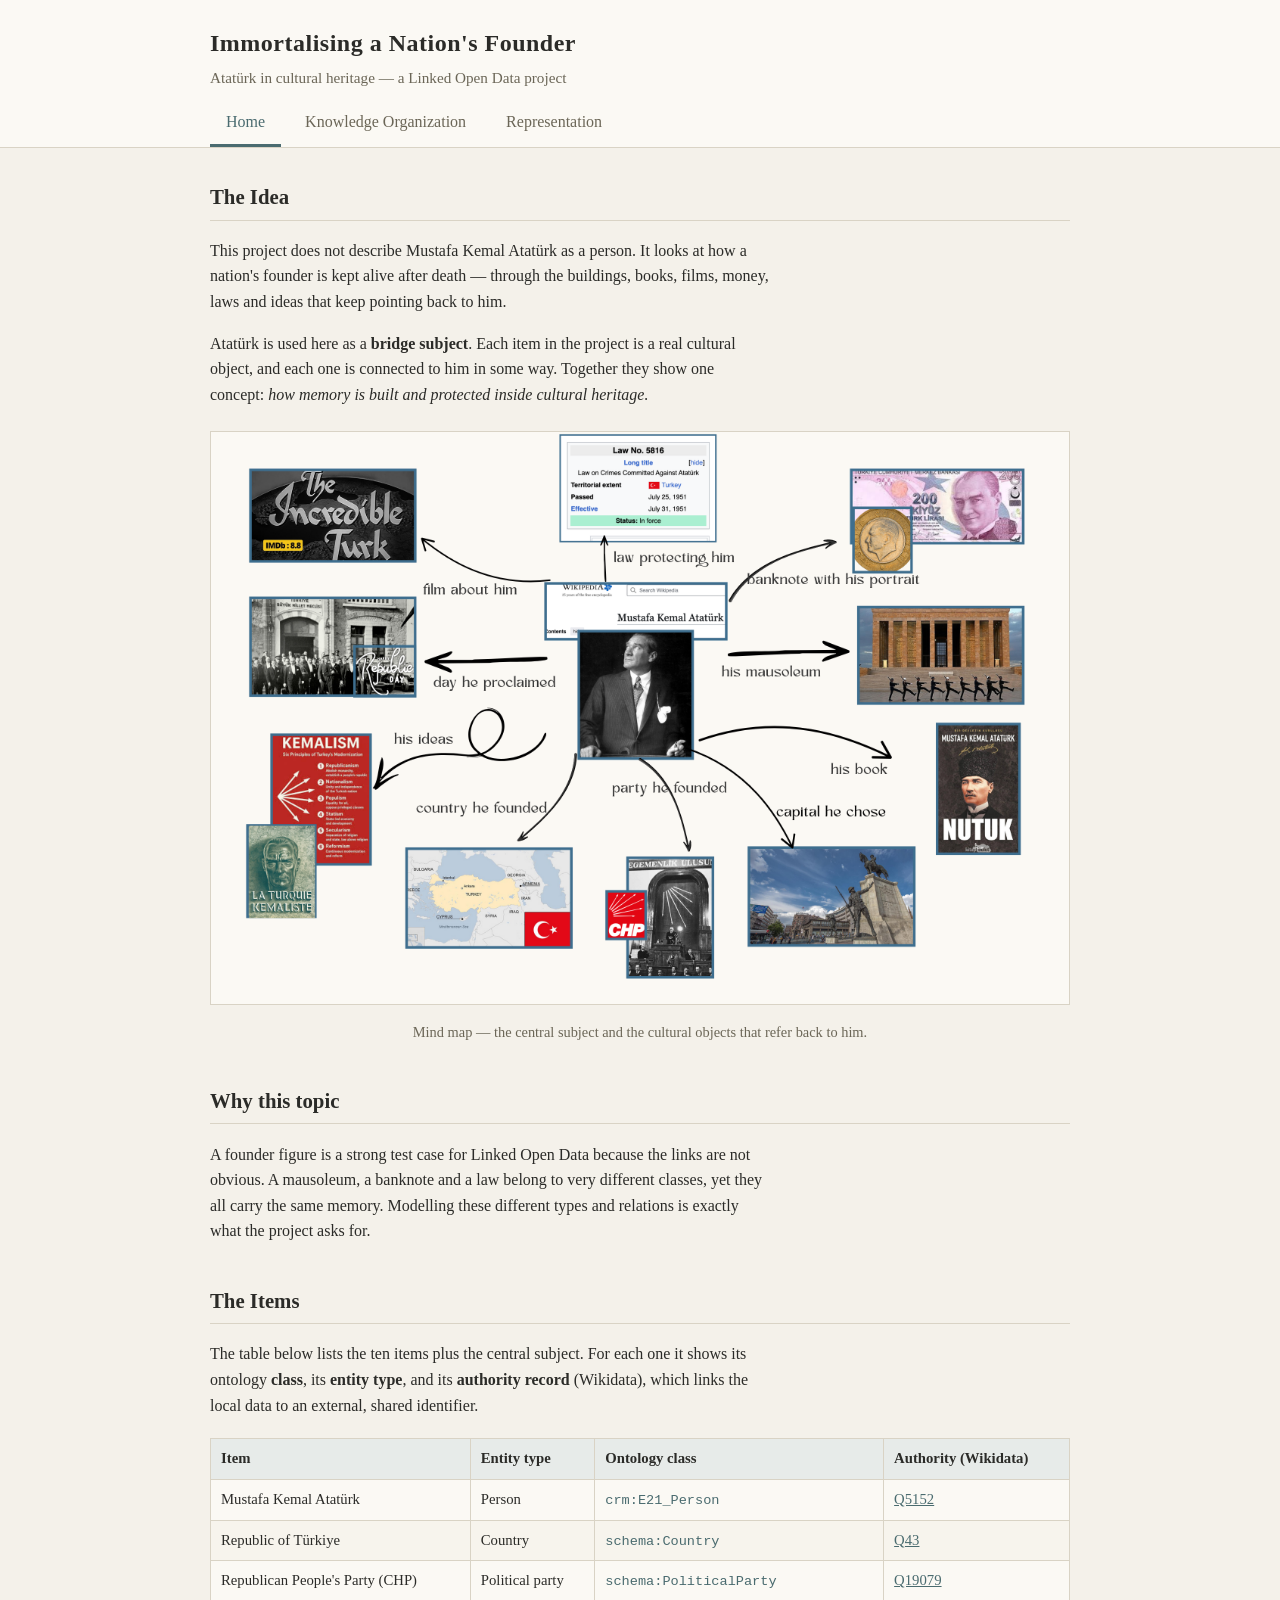
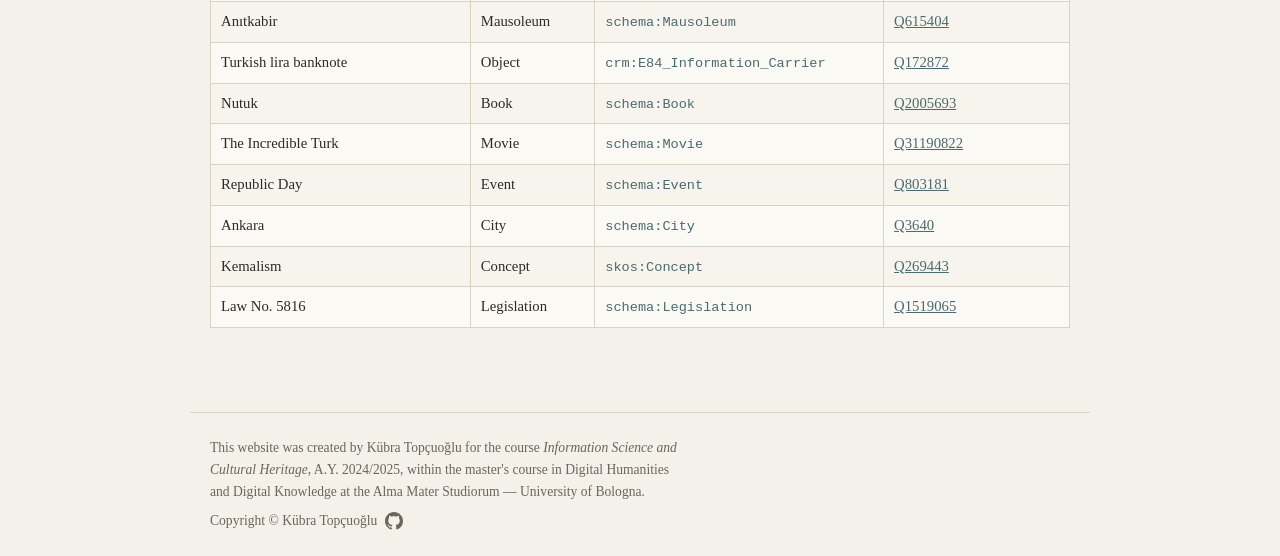
==== docs/index.html @ 89459b2e "Add attribution footer and publish LODLAM Atatürk project" ====
<!DOCTYPE html>
<html lang="en">
<head>
  <meta charset="UTF-8">
  <meta name="viewport" content="width=device-width, initial-scale=1.0">
  <title>Immortalising a Nation's Founder — Home</title>
  <link rel="stylesheet" href="css/style.css">
</head>
<body>
  <header>
    <div class="site-title">
      <h1>Immortalising a Nation's Founder</h1>
      <p>Atatürk in cultural heritage — a Linked Open Data project</p>
    </div>
    <nav>
      <a href="index.html" class="active">Home</a>
      <a href="knowledge-organization.html">Knowledge Organization</a>
      <a href="representation.html">Representation</a>
    </nav>
  </header>

  <main>
    <h2>The Idea</h2>
    <p>
      This project does not describe Mustafa Kemal Atatürk as a person. It looks
      at how a nation's founder is kept alive after death — through the buildings,
      books, films, money, laws and ideas that keep pointing back to him.
    </p>
    <p>
      Atatürk is used here as a <strong>bridge subject</strong>. Each item in the
      project is a real cultural object, and each one is connected to him in some
      way. Together they show one concept: <em>how memory is built and protected
      inside cultural heritage.</em>
    </p>

    <figure>
      <img src="assets/mindmap.png" alt="Mind map placing Atatürk at the centre with connected cultural objects">
      <figcaption>Mind map — the central subject and the cultural objects that refer back to him.</figcaption>
    </figure>

    <h2>Why this topic</h2>
    <p>
      A founder figure is a strong test case for Linked Open Data because the
      links are not obvious. A mausoleum, a banknote and a law belong to very
      different classes, yet they all carry the same memory. Modelling these
      different types and relations is exactly what the project asks for.
    </p>

    <h2>The Items</h2>
    <p>
      The table below lists the ten items plus the central subject. For each one
      it shows its ontology <strong>class</strong>, its <strong>entity type</strong>,
      and its <strong>authority record</strong> (Wikidata), which links the local
      data to an external, shared identifier.
    </p>

    <table>
      <thead>
        <tr>
          <th>Item</th>
          <th>Entity type</th>
          <th>Ontology class</th>
          <th>Authority (Wikidata)</th>
        </tr>
      </thead>
      <tbody>
        <tr>
          <td>Mustafa Kemal Atatürk</td>
          <td>Person</td>
          <td><code>crm:E21_Person</code></td>
          <td><a href="https://www.wikidata.org/wiki/Q5152">Q5152</a></td>
        </tr>
        <tr>
          <td>Republic of Türkiye</td>
          <td>Country</td>
          <td><code>schema:Country</code></td>
          <td><a href="https://www.wikidata.org/wiki/Q43">Q43</a></td>
        </tr>
        <tr>
          <td>Republican People's Party (CHP)</td>
          <td>Political party</td>
          <td><code>schema:PoliticalParty</code></td>
          <td><a href="https://www.wikidata.org/wiki/Q19079">Q19079</a></td>
        </tr>
        <tr>
          <td>Anıtkabir</td>
          <td>Mausoleum</td>
          <td><code>schema:Mausoleum</code></td>
          <td><a href="https://www.wikidata.org/wiki/Q615404">Q615404</a></td>
        </tr>
        <tr>
          <td>Turkish lira banknote</td>
          <td>Object</td>
          <td><code>crm:E84_Information_Carrier</code></td>
          <td><a href="https://www.wikidata.org/wiki/Q172872">Q172872</a></td>
        </tr>
        <tr>
          <td>Nutuk</td>
          <td>Book</td>
          <td><code>schema:Book</code></td>
          <td><a href="https://www.wikidata.org/wiki/Q2005693">Q2005693</a></td>
        </tr>
        <tr>
          <td>The Incredible Turk</td>
          <td>Movie</td>
          <td><code>schema:Movie</code></td>
          <td><a href="https://www.wikidata.org/wiki/Q31190822">Q31190822</a></td>
        </tr>
        <tr>
          <td>Republic Day</td>
          <td>Event</td>
          <td><code>schema:Event</code></td>
          <td><a href="https://www.wikidata.org/wiki/Q803181">Q803181</a></td>
        </tr>
        <tr>
          <td>Ankara</td>
          <td>City</td>
          <td><code>schema:City</code></td>
          <td><a href="https://www.wikidata.org/wiki/Q3640">Q3640</a></td>
        </tr>
        <tr>
          <td>Kemalism</td>
          <td>Concept</td>
          <td><code>skos:Concept</code></td>
          <td><a href="https://www.wikidata.org/wiki/Q269443">Q269443</a></td>
        </tr>
        <tr>
          <td>Law No. 5816</td>
          <td>Legislation</td>
          <td><code>schema:Legislation</code></td>
          <td><a href="https://www.wikidata.org/wiki/Q1519065">Q1519065</a></td>
        </tr>
      </tbody>
    </table>
  </main>

  <footer>
    <p>
      This website was created by Kübra Topçuoğlu for the course
      <em>Information Science and Cultural Heritage</em>, A.Y. 2024/2025,
      within the master's course in Digital Humanities and Digital Knowledge
      at the Alma Mater Studiorum — University of Bologna.
    </p>
    <p class="copyright">
      Copyright © Kübra Topçuoğlu
      <a class="gh" href="https://github.com/Kubrato" aria-label="GitHub" title="GitHub" target="_blank" rel="noopener">
        <svg viewBox="0 0 16 16" width="18" height="18" aria-hidden="true">
          <path fill="currentColor" d="M8 0C3.58 0 0 3.58 0 8c0 3.54 2.29 6.53 5.47 7.59.4.07.55-.17.55-.38 0-.19-.01-.82-.01-1.49-2.01.37-2.53-.49-2.69-.94-.09-.23-.48-.94-.82-1.13-.28-.15-.68-.52-.01-.53.63-.01 1.08.58 1.23.82.72 1.21 1.87.87 2.33.66.07-.52.28-.87.51-1.07-1.78-.2-3.64-.89-3.64-3.95 0-.87.31-1.59.82-2.15-.08-.2-.36-1.02.08-2.12 0 0 .67-.21 2.2.82.64-.18 1.32-.27 2-.27.68 0 1.36.09 2 .27 1.53-1.04 2.2-.82 2.2-.82.44 1.1.16 1.92.08 2.12.51.56.82 1.27.82 2.15 0 3.07-1.87 3.75-3.65 3.95.29.25.54.73.54 1.48 0 1.07-.01 1.93-.01 2.2 0 .21.15.46.55.38A8.013 8.013 0 0 0 16 8c0-4.42-3.58-8-8-8z"/>
        </svg>
      </a>
    </p>
  </footer>
</body>
</html>
---- docs/css/style.css ----
/* Immortalising a Nation's Founder — Atatürk in Cultural Heritage
   Neutral academic / archival palette (no red). */

:root {
  --paper: #f4f1ea;
  --card: #fbf9f4;
  --ink: #2b2b28;
  --muted: #6b6657;
  --line: #d9d3c5;
  --accent: #4a6b6f;   /* muted teal */
  --accent-soft: #e7ebe9;
}

* { box-sizing: border-box; }

body {
  margin: 0;
  font-family: Georgia, "Times New Roman", serif;
  color: var(--ink);
  background: var(--paper);
  line-height: 1.6;
}

/* Header + navigation */
header {
  background: var(--card);
  border-bottom: 1px solid var(--line);
}

.site-title {
  max-width: 900px;
  margin: 0 auto;
  padding: 24px 20px 8px;
}

.site-title h1 {
  margin: 0;
  font-size: 1.5rem;
  letter-spacing: 0.5px;
}

.site-title p {
  margin: 4px 0 0;
  color: var(--muted);
  font-size: 0.95rem;
}

nav {
  max-width: 900px;
  margin: 0 auto;
  padding: 0 20px;
  display: flex;
  gap: 8px;
}

nav a {
  display: inline-block;
  padding: 10px 16px;
  text-decoration: none;
  color: var(--muted);
  border-bottom: 3px solid transparent;
}

nav a:hover { color: var(--ink); }

nav a.active {
  color: var(--accent);
  border-bottom-color: var(--accent);
}

/* Main content */
main {
  max-width: 900px;
  margin: 0 auto;
  padding: 32px 20px 64px;
}

h2 {
  font-size: 1.3rem;
  margin-top: 40px;
  border-bottom: 1px solid var(--line);
  padding-bottom: 6px;
}

h2:first-of-type { margin-top: 0; }

p { max-width: 70ch; }

a { color: var(--accent); }

/* Figures */
figure {
  margin: 24px 0;
  text-align: center;
}

figure img {
  max-width: 100%;
  height: auto;
  border: 1px solid var(--line);
  background: var(--card);
}

figcaption {
  color: var(--muted);
  font-size: 0.9rem;
  margin-top: 8px;
}

/* Table */
table {
  border-collapse: collapse;
  width: 100%;
  margin: 20px 0;
  font-size: 0.92rem;
  background: var(--card);
}

th, td {
  border: 1px solid var(--line);
  padding: 8px 10px;
  text-align: left;
  vertical-align: top;
}

th {
  background: var(--accent-soft);
  color: var(--ink);
}

tr:nth-child(even) td { background: #f7f4ed; }

code {
  font-family: "Courier New", monospace;
  font-size: 0.85rem;
  color: var(--accent);
}

footer {
  max-width: 900px;
  margin: 0 auto;
  padding: 24px 20px;
  border-top: 1px solid var(--line);
  color: var(--muted);
  font-size: 0.85rem;
}

footer p { max-width: 70ch; margin: 0 0 8px; }

footer .copyright {
  display: flex;
  align-items: center;
  gap: 8px;
  margin: 0;
}

footer .gh {
  display: inline-flex;
  color: var(--muted);
}

footer .gh:hover { color: var(--accent); }
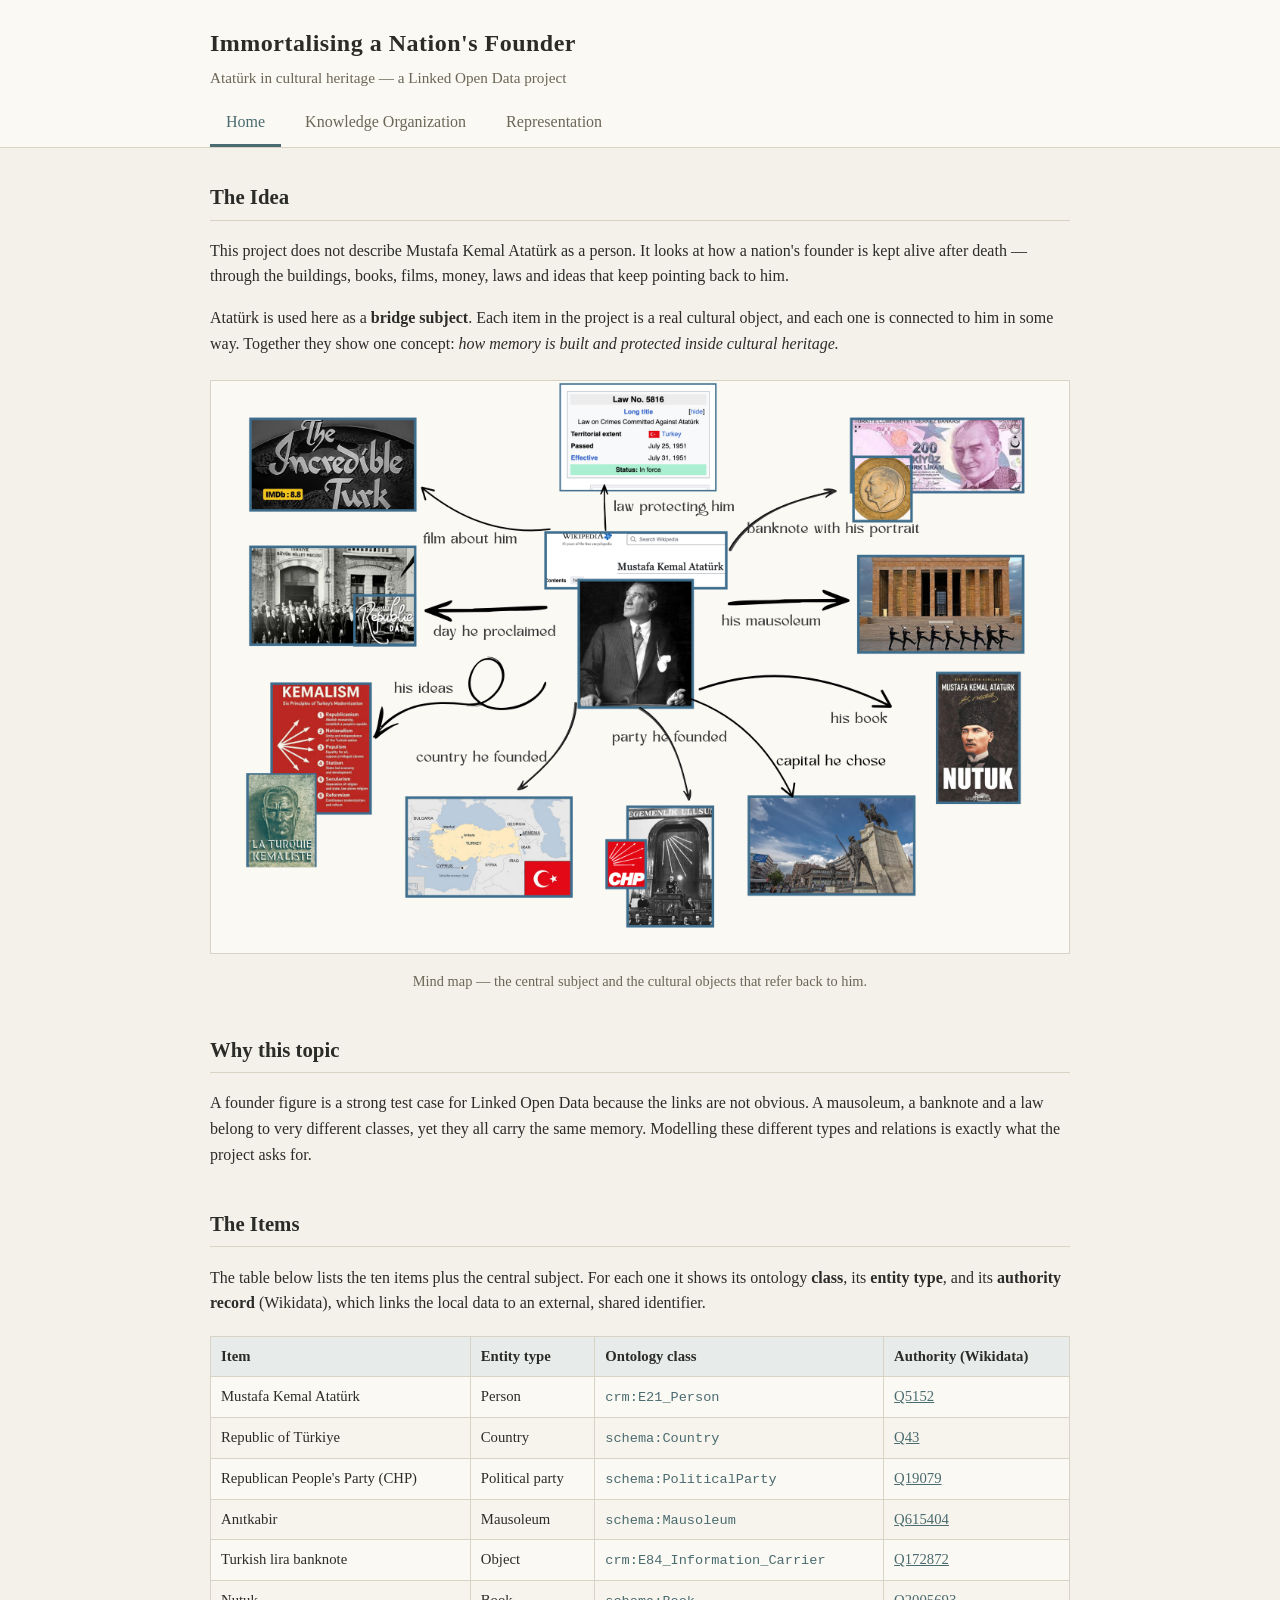
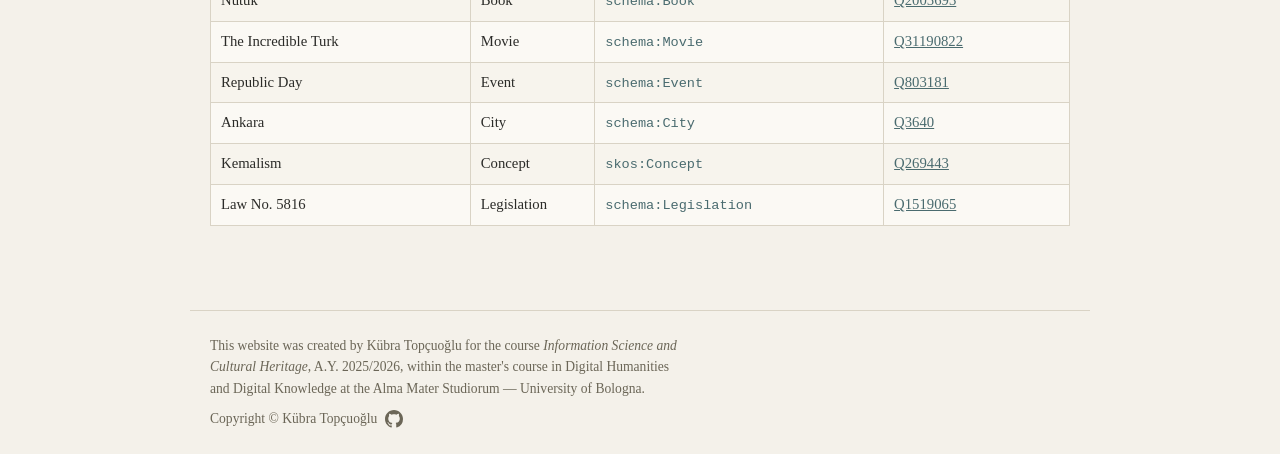
==== commit 346c167d: "changes" ====
--- a/docs/index.html
+++ b/docs/index.html
@@ -137,7 +137,7 @@
   <footer>
     <p>
       This website was created by Kübra Topçuoğlu for the course
-      <em>Information Science and Cultural Heritage</em>, A.Y. 2024/2025,
+      <em>Information Science and Cultural Heritage</em>, A.Y. 2025/2026,
       within the master's course in Digital Humanities and Digital Knowledge
       at the Alma Mater Studiorum — University of Bologna.
     </p>
--- a/docs/css/style.css
+++ b/docs/css/style.css
@@ -84,7 +84,7 @@
 
 h2:first-of-type { margin-top: 0; }
 
-p { max-width: 70ch; }
+p { max-width: none; }
 
 a { color: var(--accent); }
 
@@ -136,6 +136,138 @@
   color: var(--accent);
 }
 
+/* Code blocks (serialized graph / snippets) — dark, syntax-highlighted */
+pre {
+  background: #0d1117;
+  border: 1px solid #0d1117;
+  border-radius: 4px;
+  padding: 14px 16px;
+  overflow-x: auto;
+  font-size: 0.82rem;
+  line-height: 1.45;
+  max-height: 420px;
+}
+
+pre code {
+  font-family: "Courier New", monospace;
+  color: #c9d1d9;
+}
+
+/* let the highlight.js theme paint the text colors, not the box */
+pre code.hljs {
+  background: transparent;
+  padding: 0;
+}
+
+/* Download / view-file links */
+.files {
+  list-style: none;
+  padding: 0;
+  margin: 16px 0;
+}
+
+.files li { margin: 6px 0; }
+
+.files a {
+  display: inline-block;
+  padding: 8px 14px;
+  border: 1px solid var(--line);
+  border-radius: 4px;
+  background: var(--card);
+  text-decoration: none;
+  color: var(--accent);
+}
+
+.files a:hover { background: var(--accent-soft); }
+
+.files .what {
+  color: var(--muted);
+  font-size: 0.9rem;
+  margin-left: 8px;
+}
+
+/* Numbered pipeline steps */
+.pipeline {
+  margin: 16px 0;
+  padding-left: 20px;
+}
+
+.pipeline li { margin: 6px 0; }
+
+/* Collapsible code blocks */
+details.code {
+  margin: 12px 0 24px;
+  border: 1px solid var(--line);
+  border-radius: 4px;
+  background: var(--card);
+}
+
+details.code summary {
+  cursor: pointer;
+  padding: 10px 14px;
+  color: var(--accent);
+  font-size: 0.9rem;
+  user-select: none;
+  display: flex;
+  align-items: center;
+  gap: 10px;
+}
+
+details.code summary:hover { color: var(--ink); }
+
+/* GitHub link to the source file, shown inside the summary bar */
+.gh-file {
+  margin-left: auto;
+  display: inline-flex;
+  align-items: center;
+  gap: 5px;
+  color: var(--muted);
+  text-decoration: none;
+  font-size: 0.85rem;
+}
+
+.gh-file:hover { color: var(--accent); text-decoration: underline; }
+
+details.code pre {
+  margin: 0;
+  border: none;
+  border-top: 1px solid var(--line);
+  border-radius: 0 0 4px 4px;
+}
+
+/* Zoomable images — click to enlarge in place, click again to shrink */
+.zoom-wrap {
+  position: relative;
+  display: inline-block;
+  line-height: 0;          /* avoid extra space under the image */
+}
+
+img.zoomable {
+  cursor: zoom-in;
+  transition: transform 0.2s ease;
+}
+
+img.zoomable.zoomed {
+  transform: scale(1.7);
+  cursor: zoom-out;
+  position: relative;
+  z-index: 5;              /* sit above surrounding content while enlarged */
+}
+
+/* Small magnifying-glass icon so people see the image can be zoomed. */
+.zoom-badge {
+  position: absolute;
+  top: 8px;
+  right: 8px;
+  padding: 2px 6px;
+  font-size: 0.9rem;
+  line-height: 1.2;
+  background: var(--card);
+  border: 1px solid var(--line);
+  border-radius: 4px;
+  pointer-events: none;    /* never blocks the mouse */
+}
+
 footer {
   max-width: 900px;
   margin: 0 auto;
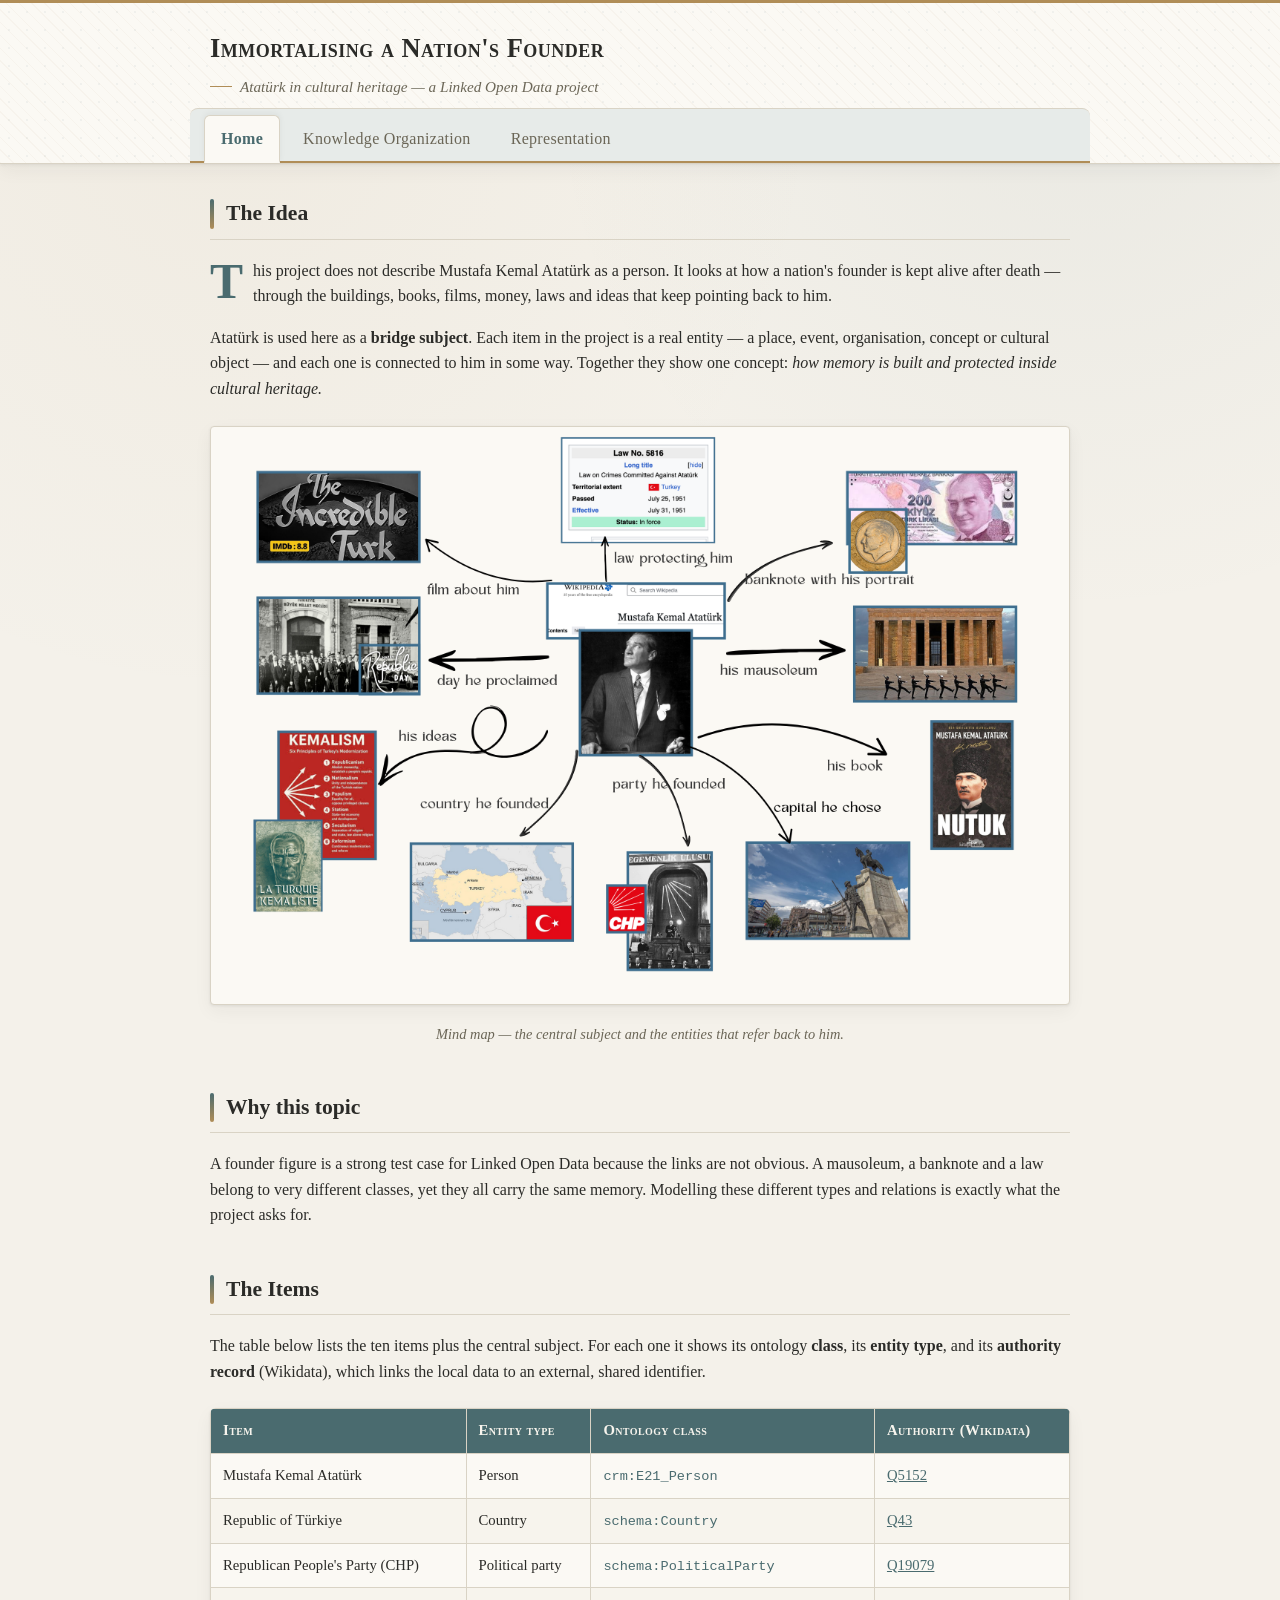
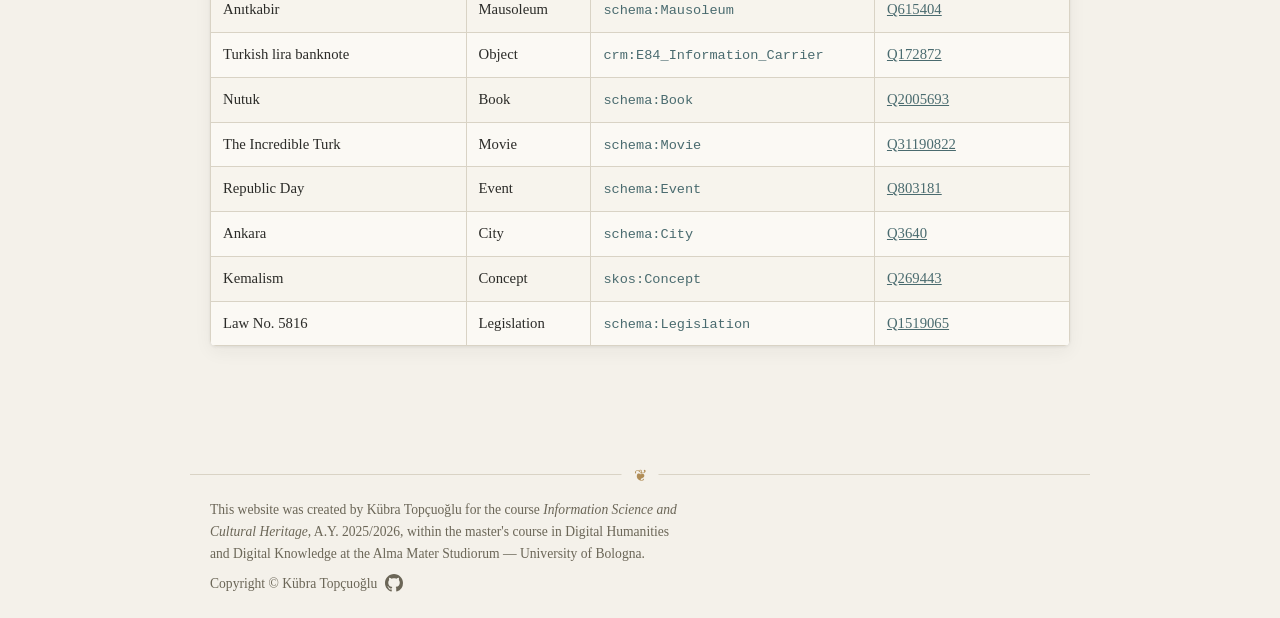
==== commit 2a07bb74: "stlyle" ====
--- a/docs/index.html
+++ b/docs/index.html
@@ -28,14 +28,15 @@
     </p>
     <p>
       Atatürk is used here as a <strong>bridge subject</strong>. Each item in the
-      project is a real cultural object, and each one is connected to him in some
+      project is a real entity — a place, event, organisation, concept or
+      cultural object — and each one is connected to him in some
       way. Together they show one concept: <em>how memory is built and protected
       inside cultural heritage.</em>
     </p>
 
     <figure>
-      <img src="assets/mindmap.png" alt="Mind map placing Atatürk at the centre with connected cultural objects">
-      <figcaption>Mind map — the central subject and the cultural objects that refer back to him.</figcaption>
+      <img src="assets/mindmap.png" alt="Mind map placing Atatürk at the centre with connected entities">
+      <figcaption>Mind map — the central subject and the entities that refer back to him.</figcaption>
     </figure>
 
     <h2>Why this topic</h2>
--- a/docs/css/style.css
+++ b/docs/css/style.css
@@ -9,6 +9,8 @@
   --line: #d9d3c5;
   --accent: #4a6b6f;   /* muted teal */
   --accent-soft: #e7ebe9;
+  --gold: #b08d57;     /* muted archival gold, used only as a thin accent */
+  --shadow: 0 1px 3px rgba(43, 43, 40, 0.08), 0 6px 18px rgba(43, 43, 40, 0.05);
 }
 
 * { box-sizing: border-box; }
@@ -17,14 +19,30 @@
   margin: 0;
   font-family: Georgia, "Times New Roman", serif;
   color: var(--ink);
-  background: var(--paper);
+  /* soft "aged paper" wash so the background is not a flat colour */
+  background:
+    radial-gradient(circle at 18% 12%, rgba(176, 141, 87, 0.06), transparent 45%),
+    radial-gradient(circle at 85% 8%, rgba(74, 107, 111, 0.06), transparent 40%),
+    var(--paper);
+  background-attachment: fixed;
   line-height: 1.6;
 }
 
 /* Header + navigation */
 header {
-  background: var(--card);
+  /* faint archival pattern: fine diagonal hatch over a soft dotted grid */
+  background-color: var(--card);
+  background-image:
+    repeating-linear-gradient(45deg,
+      rgba(176, 141, 87, 0.05) 0, rgba(176, 141, 87, 0.05) 1px,
+      transparent 1px, transparent 9px),
+    radial-gradient(rgba(74, 107, 111, 0.06) 1px, transparent 1px);
+  background-size: auto, 18px 18px;
   border-bottom: 1px solid var(--line);
+  /* thin gold + teal accent ribbon along the very top of the page */
+  border-top: 3px solid var(--gold);
+  box-shadow: var(--shadow);
+  position: relative;
 }
 
 .site-title {
@@ -35,37 +53,69 @@
 
 .site-title h1 {
   margin: 0;
-  font-size: 1.5rem;
+  font-size: 1.65rem;
   letter-spacing: 0.5px;
+  font-variant: small-caps;   /* classic title-page feel */
 }
 
 .site-title p {
-  margin: 4px 0 0;
+  margin: 6px 0 0;
   color: var(--muted);
   font-size: 0.95rem;
+  font-style: italic;
+  /* small ornamental rule before the subtitle */
+  padding-left: 30px;
+  position: relative;
+}
+
+.site-title p::before {
+  content: "";
+  position: absolute;
+  left: 0;
+  top: 0.7em;
+  width: 22px;
+  height: 1px;
+  background: var(--gold);
 }
 
 nav {
   max-width: 900px;
   margin: 0 auto;
-  padding: 0 20px;
+  padding: 6px 14px 0;
   display: flex;
-  gap: 8px;
+  gap: 6px;
+  /* distinct coloured band for the whole nav bar */
+  background: var(--accent-soft);
+  border-top: 1px solid var(--line);
+  border-bottom: 2px solid var(--gold);
+  border-radius: 8px 8px 0 0;
 }
 
 nav a {
   display: inline-block;
   padding: 10px 16px;
+  margin-bottom: -2px;            /* let the active tab sit on the gold rule */
   text-decoration: none;
   color: var(--muted);
-  border-bottom: 3px solid transparent;
-}
-
-nav a:hover { color: var(--ink); }
+  letter-spacing: 0.3px;
+  border: 1px solid transparent;
+  border-bottom: none;
+  border-radius: 6px 6px 0 0;
+  transition: color 0.2s ease, background 0.2s ease, box-shadow 0.2s ease;
+}
+
+nav a:hover {
+  color: var(--ink);
+  background: var(--card);
+}
 
 nav a.active {
   color: var(--accent);
-  border-bottom-color: var(--accent);
+  background: var(--card);
+  border-color: var(--line);
+  border-bottom: 2px solid var(--card);   /* lifts the tab above the gold rule */
+  font-weight: bold;
+  box-shadow: 0 -2px 6px rgba(43, 43, 40, 0.05);
 }
 
 /* Main content */
@@ -76,17 +126,46 @@
 }
 
 h2 {
-  font-size: 1.3rem;
-  margin-top: 40px;
+  font-size: 1.35rem;
+  margin-top: 44px;
+  padding-bottom: 8px;
+  padding-left: 16px;
+  position: relative;
   border-bottom: 1px solid var(--line);
-  padding-bottom: 6px;
+}
+
+/* small decorative marker before every section heading */
+h2::before {
+  content: "";
+  position: absolute;
+  left: 0;
+  top: 0.15em;
+  bottom: 10px;
+  width: 4px;
+  border-radius: 2px;
+  background: linear-gradient(var(--accent), var(--gold));
 }
 
 h2:first-of-type { margin-top: 0; }
 
 p { max-width: none; }
 
-a { color: var(--accent); }
+/* drop cap on the opening paragraph of the page for a printed-book feel */
+main > p:first-of-type::first-letter {
+  float: left;
+  font-size: 3.1rem;
+  line-height: 0.8;
+  padding: 4px 10px 0 0;
+  color: var(--accent);
+  font-weight: bold;
+}
+
+a {
+  color: var(--accent);
+  transition: color 0.2s ease;
+}
+
+a:hover { color: var(--gold); }
 
 /* Figures */
 figure {
@@ -99,36 +178,51 @@
   height: auto;
   border: 1px solid var(--line);
   background: var(--card);
+  border-radius: 4px;
+  padding: 8px;
+  box-shadow: var(--shadow);
 }
 
 figcaption {
   color: var(--muted);
   font-size: 0.9rem;
-  margin-top: 8px;
+  font-style: italic;
+  margin-top: 10px;
 }
 
 /* Table */
 table {
   border-collapse: collapse;
   width: 100%;
-  margin: 20px 0;
+  margin: 24px 0;
   font-size: 0.92rem;
   background: var(--card);
+  border-radius: 6px;
+  overflow: hidden;          /* keeps rounded corners over the header row */
+  box-shadow: var(--shadow);
 }
 
 th, td {
   border: 1px solid var(--line);
-  padding: 8px 10px;
+  padding: 10px 12px;
   text-align: left;
   vertical-align: top;
 }
 
 th {
-  background: var(--accent-soft);
-  color: var(--ink);
+  background: var(--accent);
+  color: #f7f4ed;
+  font-variant: small-caps;
+  letter-spacing: 0.4px;
 }
 
 tr:nth-child(even) td { background: #f7f4ed; }
+
+tbody tr {
+  transition: background 0.15s ease;
+}
+
+tbody tr:hover td { background: var(--accent-soft); }
 
 code {
   font-family: "Courier New", monospace;
@@ -169,16 +263,24 @@
 .files li { margin: 6px 0; }
 
 .files a {
-  display: inline-block;
+  display: inline-flex;
+  align-items: center;
+  gap: 6px;
   padding: 8px 14px;
   border: 1px solid var(--line);
   border-radius: 4px;
   background: var(--card);
   text-decoration: none;
   color: var(--accent);
-}
-
-.files a:hover { background: var(--accent-soft); }
+  box-shadow: var(--shadow);
+  transition: background 0.2s ease, transform 0.2s ease, border-color 0.2s ease;
+}
+
+.files a:hover {
+  background: var(--accent-soft);
+  border-color: var(--accent);
+  transform: translateY(-1px);
+}
 
 .files .what {
   color: var(--muted);
@@ -198,8 +300,10 @@
 details.code {
   margin: 12px 0 24px;
   border: 1px solid var(--line);
-  border-radius: 4px;
-  background: var(--card);
+  border-radius: 6px;
+  background: var(--card);
+  box-shadow: var(--shadow);
+  overflow: hidden;
 }
 
 details.code summary {
@@ -270,11 +374,25 @@
 
 footer {
   max-width: 900px;
-  margin: 0 auto;
+  margin: 40px auto 0;
   padding: 24px 20px;
   border-top: 1px solid var(--line);
   color: var(--muted);
   font-size: 0.85rem;
+  position: relative;
+}
+
+/* small centred ornament above the footer text */
+footer::before {
+  content: "❦";
+  position: absolute;
+  top: -0.75em;
+  left: 50%;
+  transform: translateX(-50%);
+  background: var(--paper);
+  padding: 0 12px;
+  color: var(--gold);
+  font-size: 1rem;
 }
 
 footer p { max-width: 70ch; margin: 0 0 8px; }
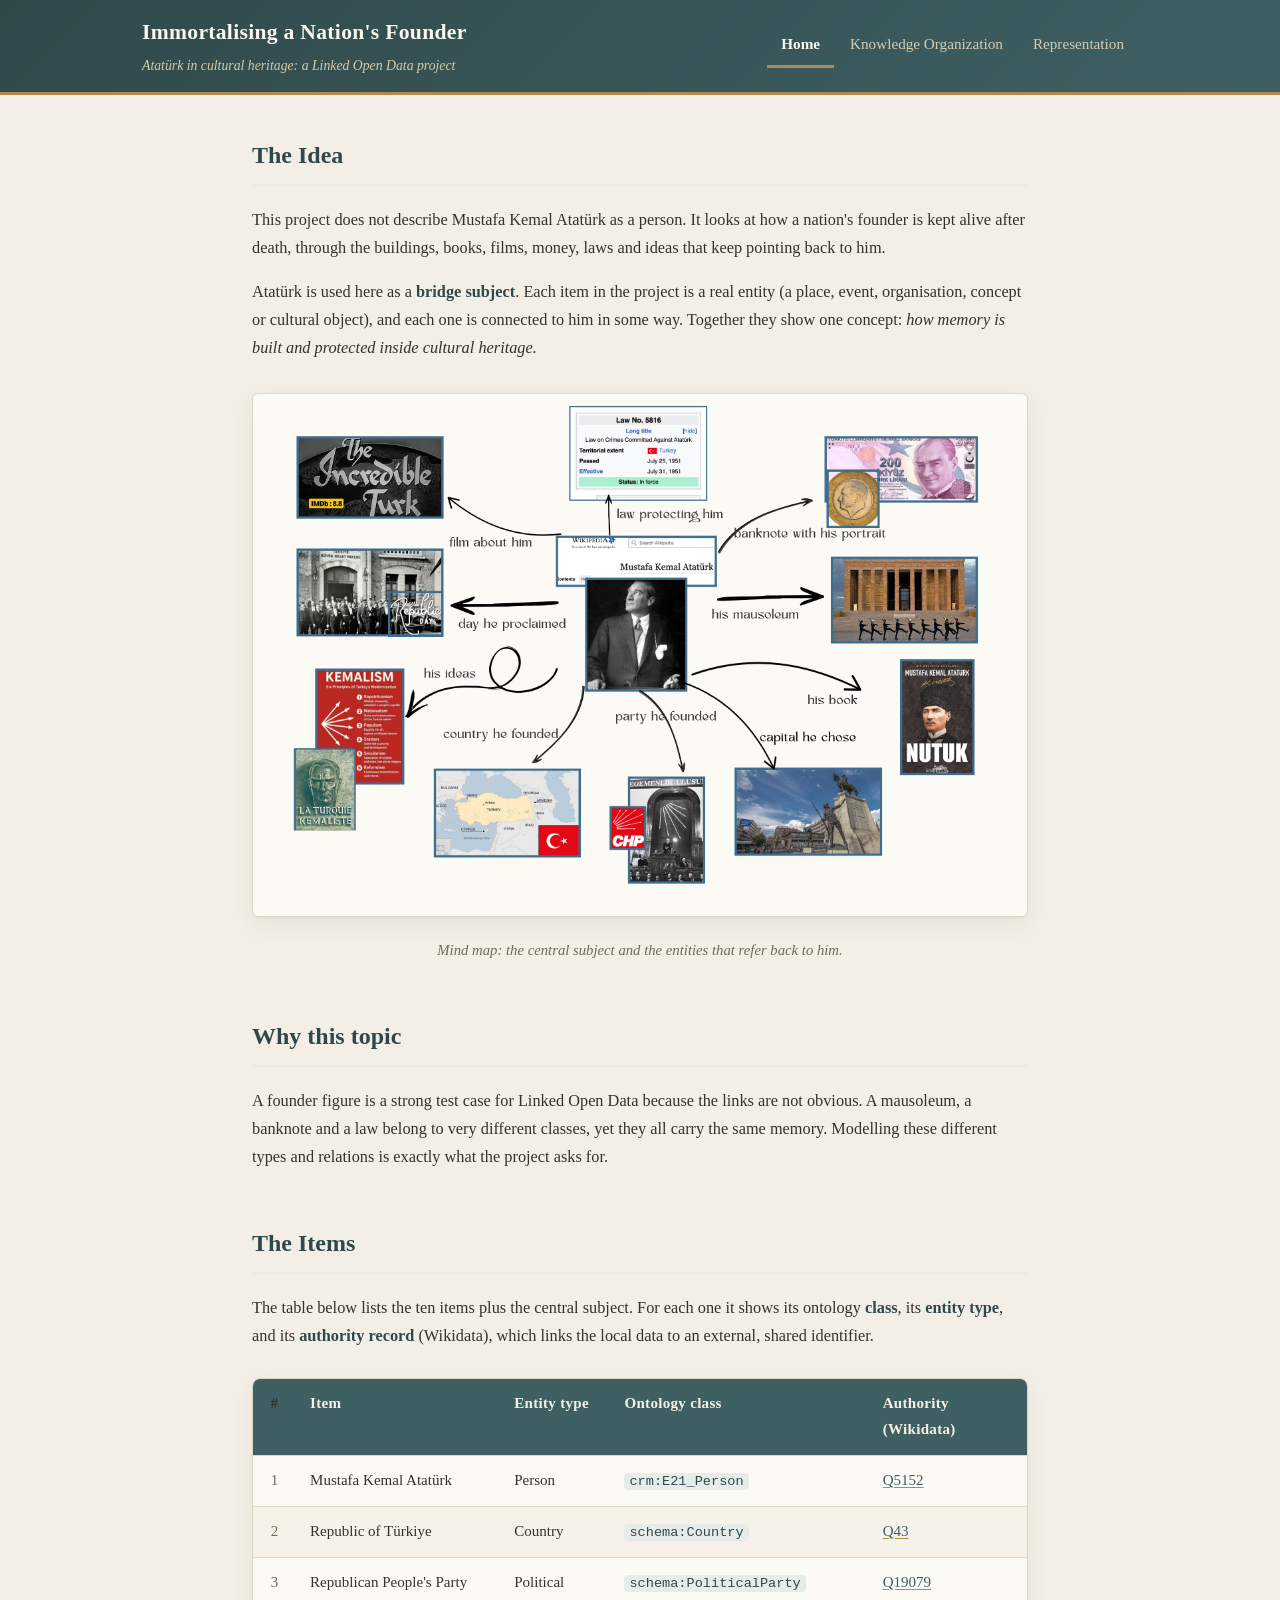
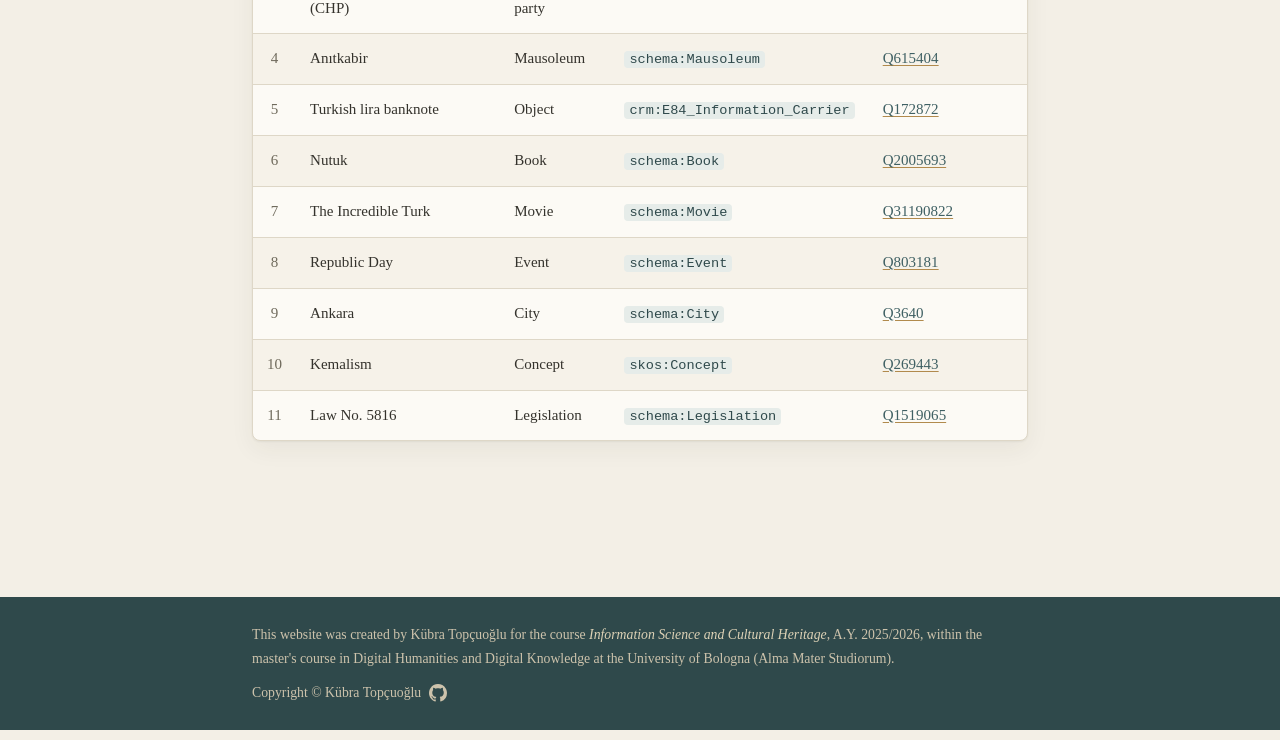
==== commit 13efd3e3: "Update website styles and content" ====
--- a/docs/index.html
+++ b/docs/index.html
@@ -3,40 +3,42 @@
 <head>
   <meta charset="UTF-8">
   <meta name="viewport" content="width=device-width, initial-scale=1.0">
-  <title>Immortalising a Nation's Founder — Home</title>
+  <title>Immortalising a Nation's Founder</title>
   <link rel="stylesheet" href="css/style.css">
 </head>
 <body>
   <header>
-    <div class="site-title">
-      <h1>Immortalising a Nation's Founder</h1>
-      <p>Atatürk in cultural heritage — a Linked Open Data project</p>
+    <div class="bar">
+      <div class="site-title">
+        <h1>Immortalising a Nation's Founder</h1>
+        <p>Atatürk in cultural heritage: a Linked Open Data project</p>
+      </div>
+      <nav>
+        <a href="index.html" class="active">Home</a>
+        <a href="knowledge-organization.html">Knowledge Organization</a>
+        <a href="representation.html">Representation</a>
+      </nav>
     </div>
-    <nav>
-      <a href="index.html" class="active">Home</a>
-      <a href="knowledge-organization.html">Knowledge Organization</a>
-      <a href="representation.html">Representation</a>
-    </nav>
   </header>
 
   <main>
     <h2>The Idea</h2>
     <p>
       This project does not describe Mustafa Kemal Atatürk as a person. It looks
-      at how a nation's founder is kept alive after death — through the buildings,
+      at how a nation's founder is kept alive after death, through the buildings,
       books, films, money, laws and ideas that keep pointing back to him.
     </p>
     <p>
       Atatürk is used here as a <strong>bridge subject</strong>. Each item in the
-      project is a real entity — a place, event, organisation, concept or
-      cultural object — and each one is connected to him in some
+      project is a real entity (a place, event, organisation, concept or
+      cultural object), and each one is connected to him in some
       way. Together they show one concept: <em>how memory is built and protected
       inside cultural heritage.</em>
     </p>
 
     <figure>
       <img src="assets/mindmap.png" alt="Mind map placing Atatürk at the centre with connected entities">
-      <figcaption>Mind map — the central subject and the entities that refer back to him.</figcaption>
+      <figcaption>Mind map: the central subject and the entities that refer back to him.</figcaption>
     </figure>
 
     <h2>Why this topic</h2>
@@ -58,6 +60,7 @@
     <table>
       <thead>
         <tr>
+          <th>#</th>
           <th>Item</th>
           <th>Entity type</th>
           <th>Ontology class</th>
@@ -66,66 +69,77 @@
       </thead>
       <tbody>
         <tr>
+          <td>1</td>
           <td>Mustafa Kemal Atatürk</td>
           <td>Person</td>
           <td><code>crm:E21_Person</code></td>
           <td><a href="https://www.wikidata.org/wiki/Q5152">Q5152</a></td>
         </tr>
         <tr>
+          <td>2</td>
           <td>Republic of Türkiye</td>
           <td>Country</td>
           <td><code>schema:Country</code></td>
           <td><a href="https://www.wikidata.org/wiki/Q43">Q43</a></td>
         </tr>
         <tr>
+          <td>3</td>
           <td>Republican People's Party (CHP)</td>
           <td>Political party</td>
           <td><code>schema:PoliticalParty</code></td>
           <td><a href="https://www.wikidata.org/wiki/Q19079">Q19079</a></td>
         </tr>
         <tr>
+          <td>4</td>
           <td>Anıtkabir</td>
           <td>Mausoleum</td>
           <td><code>schema:Mausoleum</code></td>
           <td><a href="https://www.wikidata.org/wiki/Q615404">Q615404</a></td>
         </tr>
         <tr>
+          <td>5</td>
           <td>Turkish lira banknote</td>
           <td>Object</td>
           <td><code>crm:E84_Information_Carrier</code></td>
           <td><a href="https://www.wikidata.org/wiki/Q172872">Q172872</a></td>
         </tr>
         <tr>
+          <td>6</td>
           <td>Nutuk</td>
           <td>Book</td>
           <td><code>schema:Book</code></td>
           <td><a href="https://www.wikidata.org/wiki/Q2005693">Q2005693</a></td>
         </tr>
         <tr>
+          <td>7</td>
           <td>The Incredible Turk</td>
           <td>Movie</td>
           <td><code>schema:Movie</code></td>
           <td><a href="https://www.wikidata.org/wiki/Q31190822">Q31190822</a></td>
         </tr>
         <tr>
+          <td>8</td>
           <td>Republic Day</td>
           <td>Event</td>
           <td><code>schema:Event</code></td>
           <td><a href="https://www.wikidata.org/wiki/Q803181">Q803181</a></td>
         </tr>
         <tr>
+          <td>9</td>
           <td>Ankara</td>
           <td>City</td>
           <td><code>schema:City</code></td>
           <td><a href="https://www.wikidata.org/wiki/Q3640">Q3640</a></td>
         </tr>
         <tr>
+          <td>10</td>
           <td>Kemalism</td>
           <td>Concept</td>
           <td><code>skos:Concept</code></td>
           <td><a href="https://www.wikidata.org/wiki/Q269443">Q269443</a></td>
         </tr>
         <tr>
+          <td>11</td>
           <td>Law No. 5816</td>
           <td>Legislation</td>
           <td><code>schema:Legislation</code></td>
@@ -140,7 +154,7 @@
       This website was created by Kübra Topçuoğlu for the course
       <em>Information Science and Cultural Heritage</em>, A.Y. 2025/2026,
       within the master's course in Digital Humanities and Digital Knowledge
-      at the Alma Mater Studiorum — University of Bologna.
+      at the University of Bologna (Alma Mater Studiorum).
     </p>
     <p class="copyright">
       Copyright © Kübra Topçuoğlu
--- a/docs/css/style.css
+++ b/docs/css/style.css
@@ -1,175 +1,123 @@
-/* Immortalising a Nation's Founder — Atatürk in Cultural Heritage
-   Neutral academic / archival palette (no red). */
+/* Immortalising a Nation's Founder - Atatürk in Cultural Heritage
+   Neutral archival palette (no red): cream paper, deep teal, archival gold. */
 
 :root {
-  --paper: #f4f1ea;
-  --card: #fbf9f4;
-  --ink: #2b2b28;
-  --muted: #6b6657;
-  --line: #d9d3c5;
-  --accent: #4a6b6f;   /* muted teal */
-  --accent-soft: #e7ebe9;
-  --gold: #b08d57;     /* muted archival gold, used only as a thin accent */
-  --shadow: 0 1px 3px rgba(43, 43, 40, 0.08), 0 6px 18px rgba(43, 43, 40, 0.05);
+  --paper: #f3efe6;
+  --card: #fcfaf5;
+  --ink: #34322c;
+  --muted: #6f6a5c;
+  --line: #ded7c7;
+  --teal: #3f6063;
+  --teal-deep: #2f494b;
+  --teal-soft: #e6ece9;
+  --gold: #b18a4d;
+  --shadow: 0 1px 2px rgba(47, 43, 33, 0.06), 0 8px 24px rgba(47, 43, 33, 0.06);
 }
 
 * { box-sizing: border-box; }
 
 body {
   margin: 0;
-  font-family: Georgia, "Times New Roman", serif;
+  font-family: Georgia, "Iowan Old Style", "Times New Roman", serif;
   color: var(--ink);
-  /* soft "aged paper" wash so the background is not a flat colour */
-  background:
-    radial-gradient(circle at 18% 12%, rgba(176, 141, 87, 0.06), transparent 45%),
-    radial-gradient(circle at 85% 8%, rgba(74, 107, 111, 0.06), transparent 40%),
-    var(--paper);
-  background-attachment: fixed;
-  line-height: 1.6;
-}
-
-/* Header + navigation */
+  background: var(--paper);
+  line-height: 1.72;
+  font-size: 1.02rem;
+}
+
+/* Compact header bar: title on the left, tabs on the right */
 header {
-  /* faint archival pattern: fine diagonal hatch over a soft dotted grid */
-  background-color: var(--card);
-  background-image:
-    repeating-linear-gradient(45deg,
-      rgba(176, 141, 87, 0.05) 0, rgba(176, 141, 87, 0.05) 1px,
-      transparent 1px, transparent 9px),
-    radial-gradient(rgba(74, 107, 111, 0.06) 1px, transparent 1px);
-  background-size: auto, 18px 18px;
-  border-bottom: 1px solid var(--line);
-  /* thin gold + teal accent ribbon along the very top of the page */
-  border-top: 3px solid var(--gold);
-  box-shadow: var(--shadow);
-  position: relative;
-}
-
-.site-title {
-  max-width: 900px;
+  background: linear-gradient(135deg, var(--teal-deep), var(--teal));
+  border-bottom: 3px solid var(--gold);
+  color: #f4efe3;
+}
+
+.bar {
+  max-width: 1040px;
   margin: 0 auto;
-  padding: 24px 20px 8px;
+  padding: 14px 22px;
+  display: flex;
+  align-items: center;
+  justify-content: space-between;
+  gap: 20px 28px;
+  flex-wrap: wrap;
 }
 
 .site-title h1 {
   margin: 0;
-  font-size: 1.65rem;
-  letter-spacing: 0.5px;
-  font-variant: small-caps;   /* classic title-page feel */
+  font-size: 1.35rem;
+  letter-spacing: 0.3px;
+  color: #fbf7ec;
 }
 
 .site-title p {
-  margin: 6px 0 0;
-  color: var(--muted);
-  font-size: 0.95rem;
+  margin: 3px 0 0;
+  color: #d8cba6;
+  font-size: 0.86rem;
   font-style: italic;
-  /* small ornamental rule before the subtitle */
-  padding-left: 30px;
-  position: relative;
-}
-
-.site-title p::before {
-  content: "";
-  position: absolute;
-  left: 0;
-  top: 0.7em;
-  width: 22px;
-  height: 1px;
-  background: var(--gold);
-}
-
+}
+
+/* Navigation tabs (sit on the teal bar) */
 nav {
-  max-width: 900px;
-  margin: 0 auto;
-  padding: 6px 14px 0;
   display: flex;
-  gap: 6px;
-  /* distinct coloured band for the whole nav bar */
-  background: var(--accent-soft);
-  border-top: 1px solid var(--line);
-  border-bottom: 2px solid var(--gold);
-  border-radius: 8px 8px 0 0;
+  gap: 2px;
+  flex-wrap: wrap;
 }
 
 nav a {
   display: inline-block;
-  padding: 10px 16px;
-  margin-bottom: -2px;            /* let the active tab sit on the gold rule */
+  padding: 8px 14px;
   text-decoration: none;
-  color: var(--muted);
-  letter-spacing: 0.3px;
-  border: 1px solid transparent;
-  border-bottom: none;
-  border-radius: 6px 6px 0 0;
-  transition: color 0.2s ease, background 0.2s ease, box-shadow 0.2s ease;
+  color: #d8ccae;
+  font-size: 0.95rem;
+  border-bottom: 3px solid transparent;
+  border-radius: 4px 4px 0 0;
+  transition: color 0.15s, border-color 0.15s, background 0.15s;
 }
 
 nav a:hover {
-  color: var(--ink);
-  background: var(--card);
+  color: #fbf7ec;
+  background: rgba(255, 255, 255, 0.08);
 }
 
 nav a.active {
-  color: var(--accent);
-  background: var(--card);
-  border-color: var(--line);
-  border-bottom: 2px solid var(--card);   /* lifts the tab above the gold rule */
+  color: #fbf7ec;
+  border-bottom-color: var(--gold);
   font-weight: bold;
-  box-shadow: 0 -2px 6px rgba(43, 43, 40, 0.05);
 }
 
 /* Main content */
 main {
-  max-width: 900px;
+  max-width: 820px;
   margin: 0 auto;
-  padding: 32px 20px 64px;
+  padding: 40px 22px 72px;
 }
 
 h2 {
-  font-size: 1.35rem;
-  margin-top: 44px;
+  font-size: 1.5rem;
+  color: var(--teal-deep);
+  margin-top: 52px;
   padding-bottom: 8px;
-  padding-left: 16px;
-  position: relative;
-  border-bottom: 1px solid var(--line);
-}
-
-/* small decorative marker before every section heading */
-h2::before {
-  content: "";
-  position: absolute;
-  left: 0;
-  top: 0.15em;
-  bottom: 10px;
-  width: 4px;
-  border-radius: 2px;
-  background: linear-gradient(var(--accent), var(--gold));
+  border-bottom: 2px solid var(--teal-soft);
 }
 
 h2:first-of-type { margin-top: 0; }
 
-p { max-width: none; }
-
-/* drop cap on the opening paragraph of the page for a printed-book feel */
-main > p:first-of-type::first-letter {
-  float: left;
-  font-size: 3.1rem;
-  line-height: 0.8;
-  padding: 4px 10px 0 0;
-  color: var(--accent);
-  font-weight: bold;
-}
+p { margin: 1em 0; }
 
 a {
-  color: var(--accent);
-  transition: color 0.2s ease;
+  color: var(--teal);
+  text-decoration-color: var(--gold);
+  text-underline-offset: 2px;
 }
 
 a:hover { color: var(--gold); }
+
+strong { color: var(--teal-deep); }
 
 /* Figures */
 figure {
-  margin: 24px 0;
+  margin: 30px 0;
   text-align: center;
 }
 
@@ -178,76 +126,88 @@
   height: auto;
   border: 1px solid var(--line);
   background: var(--card);
-  border-radius: 4px;
-  padding: 8px;
+  border-radius: 6px;
+  padding: 10px;
   box-shadow: var(--shadow);
 }
 
 figcaption {
   color: var(--muted);
-  font-size: 0.9rem;
+  font-size: 0.92rem;
   font-style: italic;
-  margin-top: 10px;
+  margin-top: 12px;
 }
 
 /* Table */
 table {
-  border-collapse: collapse;
+  border-collapse: separate;
+  border-spacing: 0;
   width: 100%;
-  margin: 24px 0;
-  font-size: 0.92rem;
-  background: var(--card);
-  border-radius: 6px;
-  overflow: hidden;          /* keeps rounded corners over the header row */
+  margin: 28px 0;
+  font-size: 0.94rem;
+  background: var(--card);
+  border: 1px solid var(--line);
+  border-radius: 8px;
+  overflow: hidden;
   box-shadow: var(--shadow);
 }
 
 th, td {
-  border: 1px solid var(--line);
-  padding: 10px 12px;
+  padding: 12px 14px;
   text-align: left;
   vertical-align: top;
+  border-bottom: 1px solid var(--line);
 }
 
 th {
-  background: var(--accent);
-  color: #f7f4ed;
-  font-variant: small-caps;
-  letter-spacing: 0.4px;
-}
-
-tr:nth-child(even) td { background: #f7f4ed; }
-
-tbody tr {
-  transition: background 0.15s ease;
-}
-
-tbody tr:hover td { background: var(--accent-soft); }
+  background: var(--teal);
+  color: #f6f1e6;
+  letter-spacing: 0.3px;
+}
+
+tbody tr:nth-child(even) td { background: #f6f2e9; }
+
+tbody tr:hover td { background: var(--teal-soft); }
+
+tbody tr:last-child td { border-bottom: none; }
+
+/* narrow, centred row-number column */
+th:first-child, td:first-child {
+  text-align: center;
+  width: 2.5rem;
+  color: var(--muted);
+}
+
+th:first-child { color: inherit; }
 
 code {
-  font-family: "Courier New", monospace;
+  font-family: "SFMono-Regular", "Courier New", monospace;
   font-size: 0.85rem;
-  color: var(--accent);
-}
-
-/* Code blocks (serialized graph / snippets) — dark, syntax-highlighted */
+  color: var(--teal-deep);
+  background: var(--teal-soft);
+  padding: 1px 5px;
+  border-radius: 4px;
+}
+
+/* Code blocks (serialized graph / snippets) */
 pre {
   background: #0d1117;
-  border: 1px solid #0d1117;
-  border-radius: 4px;
-  padding: 14px 16px;
+  border-radius: 8px;
+  padding: 16px 18px;
   overflow-x: auto;
   font-size: 0.82rem;
-  line-height: 1.45;
-  max-height: 420px;
+  line-height: 1.5;
+  max-height: 440px;
+  box-shadow: var(--shadow);
 }
 
 pre code {
-  font-family: "Courier New", monospace;
+  font-family: "SFMono-Regular", "Courier New", monospace;
   color: #c9d1d9;
-}
-
-/* let the highlight.js theme paint the text colors, not the box */
+  background: none;
+  padding: 0;
+}
+
 pre code.hljs {
   background: transparent;
   padding: 0;
@@ -260,25 +220,25 @@
   margin: 16px 0;
 }
 
-.files li { margin: 6px 0; }
+.files li { margin: 8px 0; }
 
 .files a {
   display: inline-flex;
   align-items: center;
   gap: 6px;
-  padding: 8px 14px;
-  border: 1px solid var(--line);
-  border-radius: 4px;
+  padding: 9px 15px;
+  border: 1px solid var(--line);
+  border-radius: 6px;
   background: var(--card);
   text-decoration: none;
-  color: var(--accent);
-  box-shadow: var(--shadow);
-  transition: background 0.2s ease, transform 0.2s ease, border-color 0.2s ease;
+  color: var(--teal);
+  box-shadow: var(--shadow);
+  transition: transform 0.15s, border-color 0.15s, background 0.15s;
 }
 
 .files a:hover {
-  background: var(--accent-soft);
-  border-color: var(--accent);
+  background: var(--teal-soft);
+  border-color: var(--teal);
   transform: translateY(-1px);
 }
 
@@ -290,17 +250,22 @@
 
 /* Numbered pipeline steps */
 .pipeline {
-  margin: 16px 0;
-  padding-left: 20px;
-}
-
-.pipeline li { margin: 6px 0; }
+  margin: 18px 0;
+  padding-left: 22px;
+}
+
+.pipeline li {
+  margin: 8px 0;
+  padding-left: 4px;
+}
+
+.pipeline li::marker { color: var(--gold); font-weight: bold; }
 
 /* Collapsible code blocks */
 details.code {
-  margin: 12px 0 24px;
-  border: 1px solid var(--line);
-  border-radius: 6px;
+  margin: 14px 0 26px;
+  border: 1px solid var(--line);
+  border-radius: 8px;
   background: var(--card);
   box-shadow: var(--shadow);
   overflow: hidden;
@@ -308,8 +273,8 @@
 
 details.code summary {
   cursor: pointer;
-  padding: 10px 14px;
-  color: var(--accent);
+  padding: 11px 15px;
+  color: var(--teal);
   font-size: 0.9rem;
   user-select: none;
   display: flex;
@@ -317,7 +282,7 @@
   gap: 10px;
 }
 
-details.code summary:hover { color: var(--ink); }
+details.code summary:hover { color: var(--teal-deep); }
 
 /* GitHub link to the source file, shown inside the summary bar */
 .gh-file {
@@ -330,20 +295,19 @@
   font-size: 0.85rem;
 }
 
-.gh-file:hover { color: var(--accent); text-decoration: underline; }
+.gh-file:hover { color: var(--teal); text-decoration: underline; }
 
 details.code pre {
   margin: 0;
-  border: none;
-  border-top: 1px solid var(--line);
-  border-radius: 0 0 4px 4px;
-}
-
-/* Zoomable images — click to enlarge in place, click again to shrink */
+  border-radius: 0;
+  box-shadow: none;
+}
+
+/* Zoomable images - click to enlarge, click again to shrink */
 .zoom-wrap {
   position: relative;
   display: inline-block;
-  line-height: 0;          /* avoid extra space under the image */
+  line-height: 0;
 }
 
 img.zoomable {
@@ -355,58 +319,52 @@
   transform: scale(1.7);
   cursor: zoom-out;
   position: relative;
-  z-index: 5;              /* sit above surrounding content while enlarged */
-}
-
-/* Small magnifying-glass icon so people see the image can be zoomed. */
+  z-index: 5;
+}
+
 .zoom-badge {
   position: absolute;
-  top: 8px;
-  right: 8px;
-  padding: 2px 6px;
+  top: 10px;
+  right: 10px;
+  padding: 2px 7px;
   font-size: 0.9rem;
   line-height: 1.2;
   background: var(--card);
   border: 1px solid var(--line);
   border-radius: 4px;
-  pointer-events: none;    /* never blocks the mouse */
-}
-
+  pointer-events: none;
+}
+
+/* Footer */
 footer {
-  max-width: 900px;
-  margin: 40px auto 0;
-  padding: 24px 20px;
-  border-top: 1px solid var(--line);
-  color: var(--muted);
-  font-size: 0.85rem;
-  position: relative;
-}
-
-/* small centred ornament above the footer text */
-footer::before {
-  content: "❦";
-  position: absolute;
-  top: -0.75em;
-  left: 50%;
-  transform: translateX(-50%);
-  background: var(--paper);
-  padding: 0 12px;
-  color: var(--gold);
-  font-size: 1rem;
-}
-
-footer p { max-width: 70ch; margin: 0 0 8px; }
+  background: var(--teal-deep);
+  color: #cdc3ac;
+  font-size: 0.86rem;
+  margin-top: 56px;
+}
+
+footer p {
+  max-width: 820px;
+  margin: 0 auto 10px;
+  padding: 0 22px;
+}
+
+footer p:first-child { padding-top: 26px; }
 
 footer .copyright {
   display: flex;
   align-items: center;
   gap: 8px;
-  margin: 0;
-}
+  padding-bottom: 26px;
+}
+
+footer em { color: #ddd2b6; }
+
+footer a { color: #ddd2b6; }
 
 footer .gh {
   display: inline-flex;
-  color: var(--muted);
-}
-
-footer .gh:hover { color: var(--accent); }
+  color: #cdc3ac;
+}
+
+footer .gh:hover { color: #fff; }
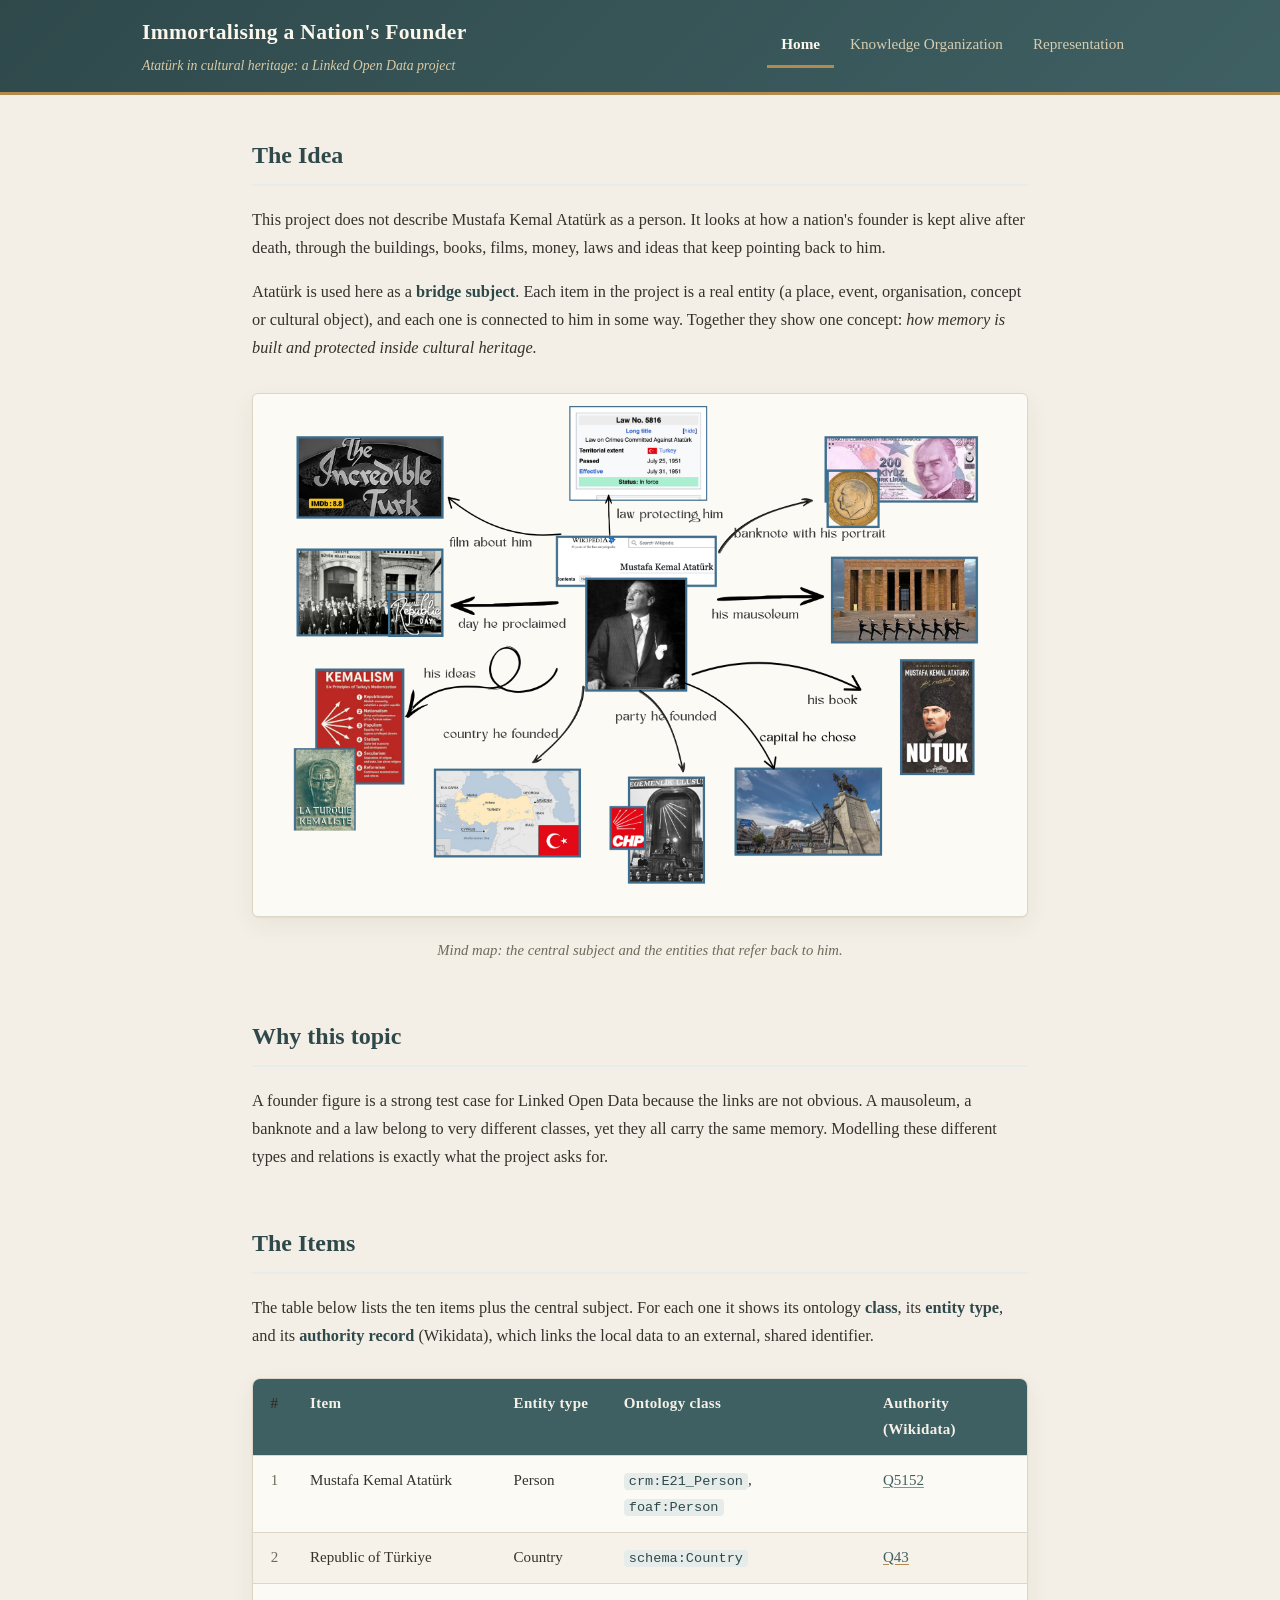
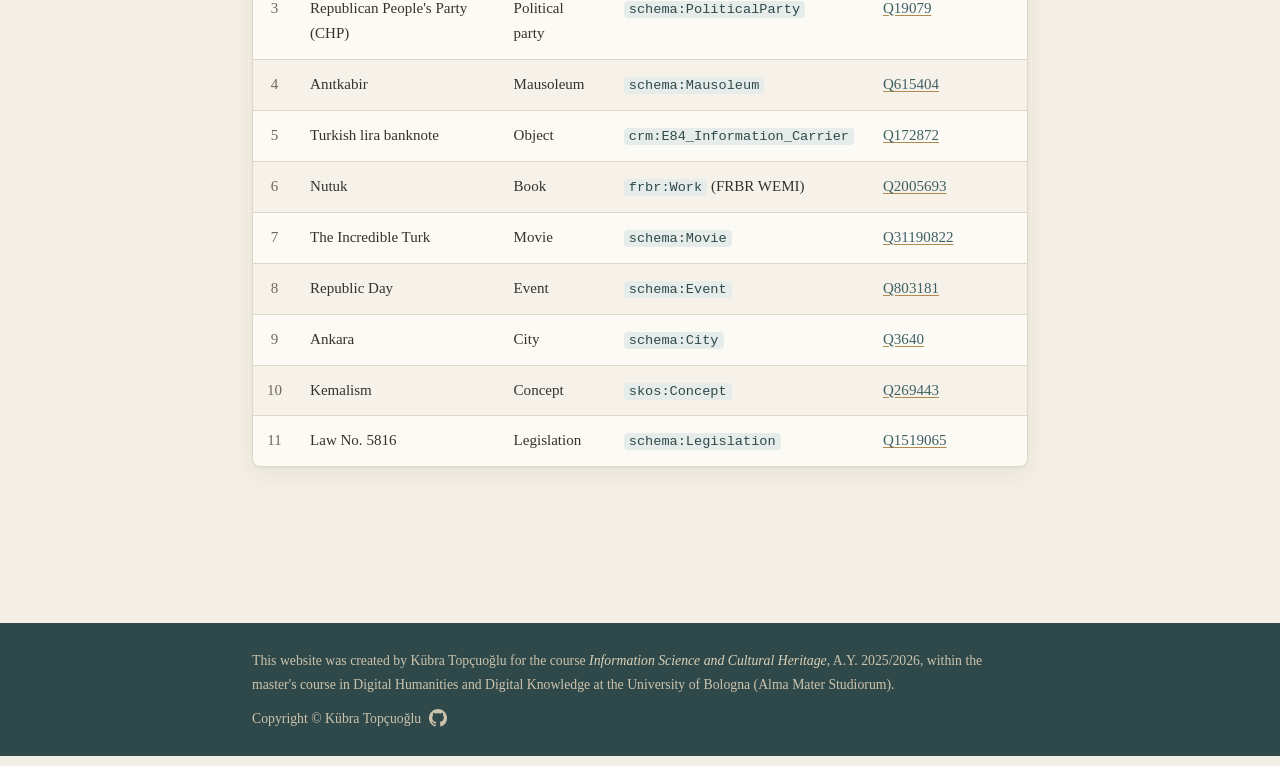
==== commit de25cf40: "added different classes" ====
--- a/docs/index.html
+++ b/docs/index.html
@@ -72,7 +72,7 @@
           <td>1</td>
           <td>Mustafa Kemal Atatürk</td>
           <td>Person</td>
-          <td><code>crm:E21_Person</code></td>
+          <td><code>crm:E21_Person</code>, <code>foaf:Person</code></td>
           <td><a href="https://www.wikidata.org/wiki/Q5152">Q5152</a></td>
         </tr>
         <tr>
@@ -107,7 +107,7 @@
           <td>6</td>
           <td>Nutuk</td>
           <td>Book</td>
-          <td><code>schema:Book</code></td>
+          <td><code>frbr:Work</code> (FRBR WEMI)</td>
           <td><a href="https://www.wikidata.org/wiki/Q2005693">Q2005693</a></td>
         </tr>
         <tr>
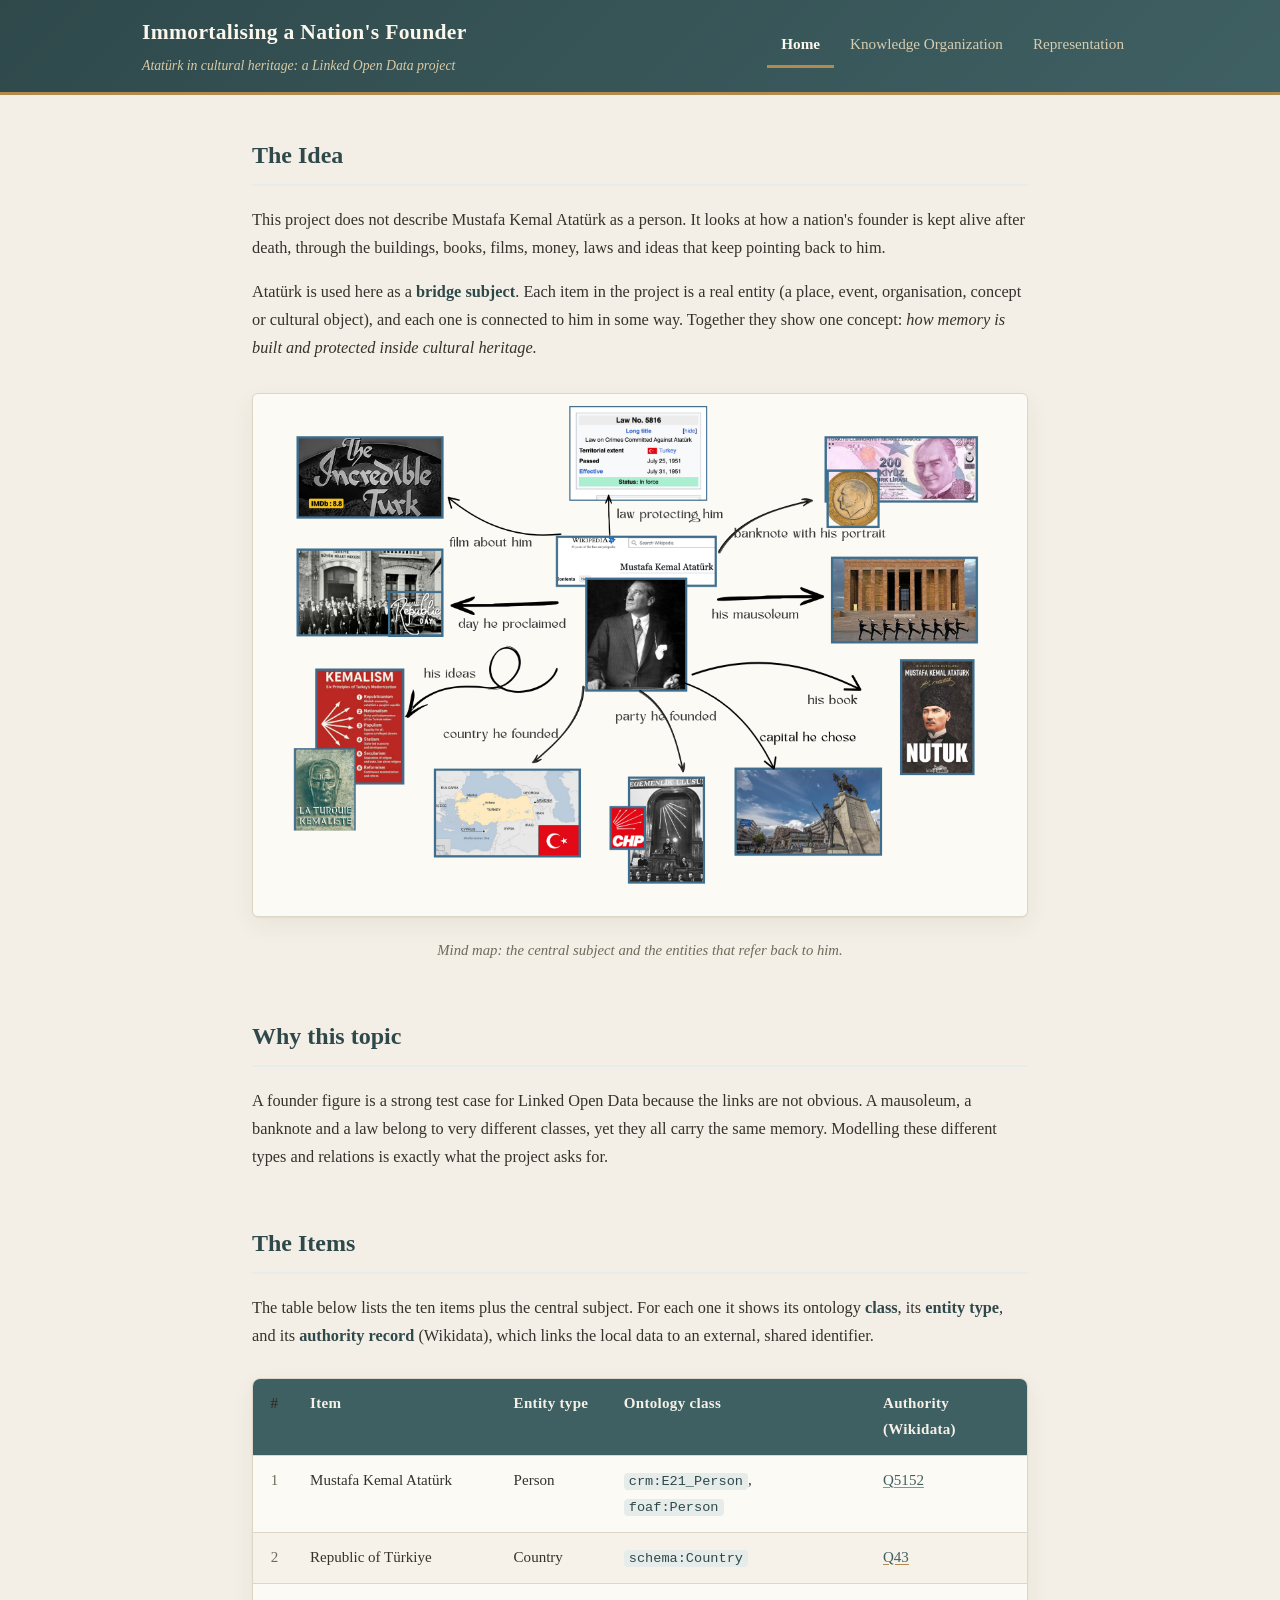
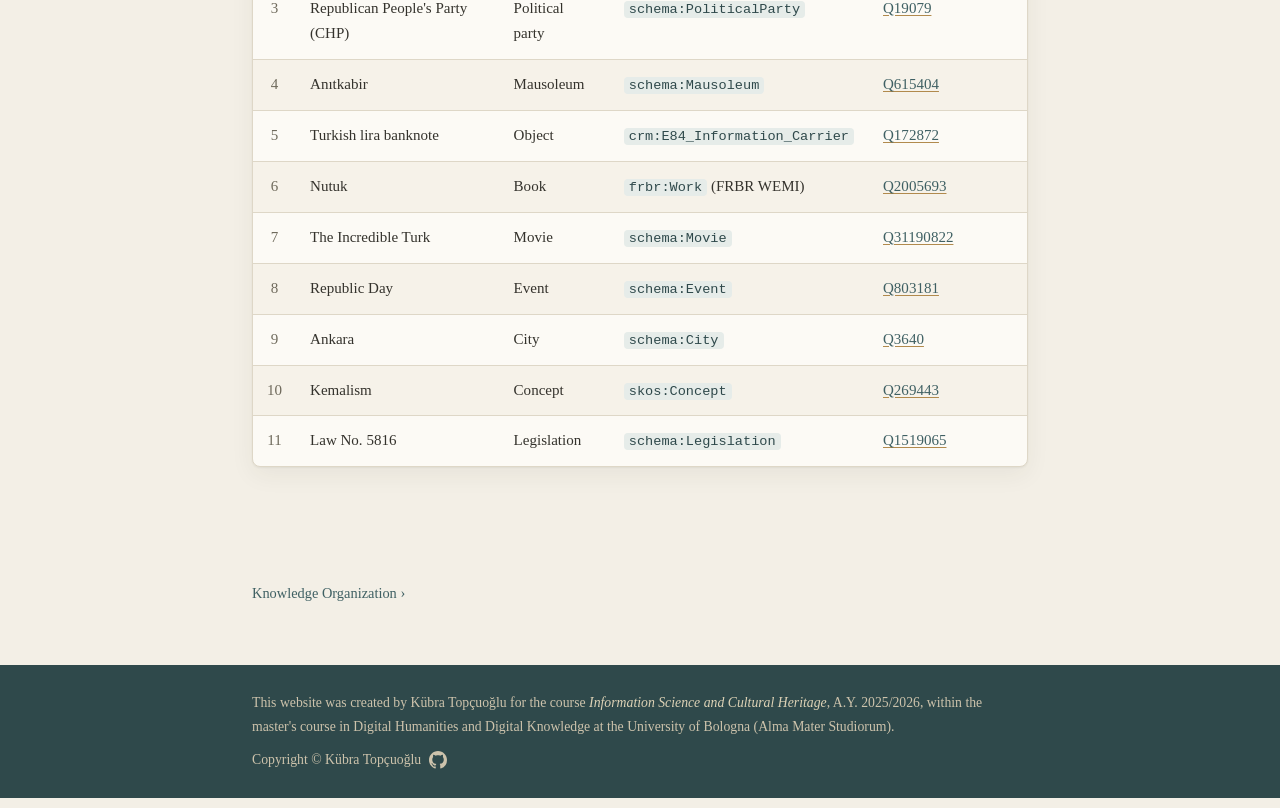
==== commit 10410586: "last changes" ====
--- a/docs/index.html
+++ b/docs/index.html
@@ -149,6 +149,10 @@
     </table>
   </main>
 
+  <nav class="pager">
+    <a href="knowledge-organization.html">Knowledge Organization ›</a>
+  </nav>
+
   <footer>
     <p>
       This website was created by Kübra Topçuoğlu for the course
--- a/docs/css/style.css
+++ b/docs/css/style.css
@@ -336,6 +336,31 @@
 }
 
 /* Footer */
+.pager {
+  display: flex;
+  align-items: center;
+  gap: 6px;
+  max-width: 820px;
+  margin: 14px auto 0;
+  padding: 0 22px;
+}
+
+.pager a {
+  color: var(--teal);
+  text-decoration: none;
+  font-size: 0.9rem;
+  background: none;
+  padding: 0;
+}
+
+.pager a:hover {
+  color: var(--gold);
+  background: none;
+  text-decoration: underline;
+}
+
+.pager .sep { color: #999; }
+
 footer {
   background: var(--teal-deep);
   color: #cdc3ac;
